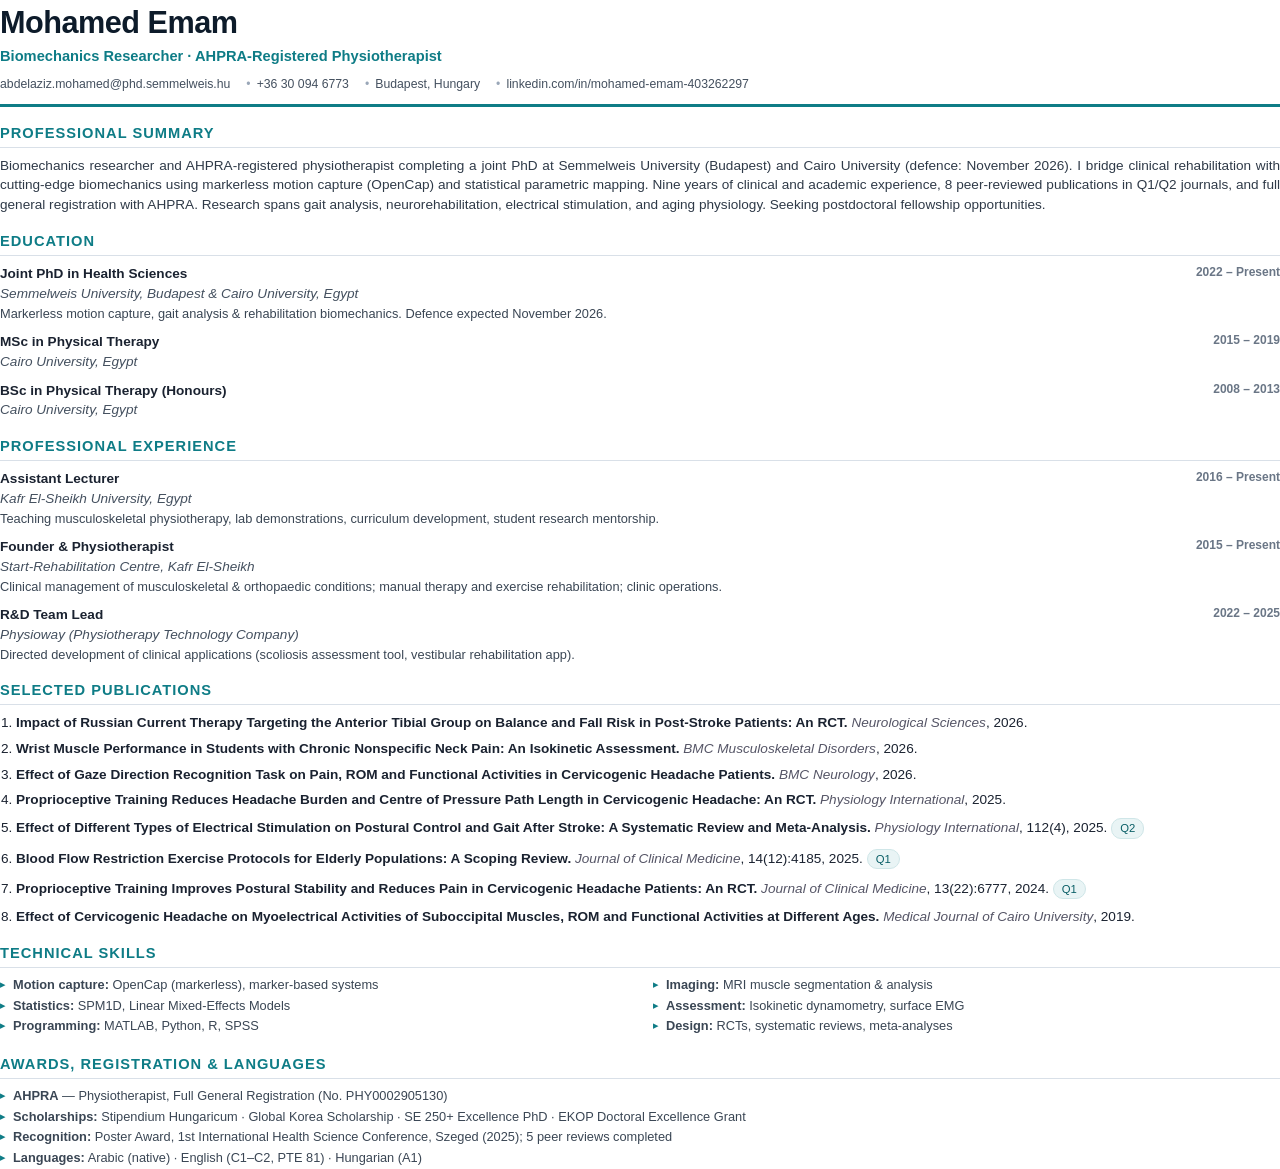
==== cv.html @ 117f13c2 "Add downloadable CV PDF, 6th gallery photo, refine seeking text" ====
<!DOCTYPE html>
<html lang="en">
<head>
<meta charset="UTF-8" />
<title>Mohamed Emam — Curriculum Vitae</title>
<style>
  @page { size: A4; margin: 14mm 15mm; }
  * { box-sizing: border-box; margin: 0; padding: 0; }
  body { font-family: 'Segoe UI', 'Helvetica Neue', Arial, sans-serif; color: #1a2230; font-size: 10.2pt; line-height: 1.45; }
  a { color: #0e7c86; text-decoration: none; }

  header { border-bottom: 3px solid #0e7c86; padding-bottom: 10px; margin-bottom: 14px; }
  .name { font-size: 23pt; font-weight: 800; letter-spacing: -.5px; color: #0d1b2a; }
  .role { font-size: 11pt; color: #0e7c86; font-weight: 600; margin-top: 2px; }
  .contact { margin-top: 8px; font-size: 9.2pt; color: #44505f; display: flex; flex-wrap: wrap; gap: 4px 16px; }
  .contact span::before { content: "•"; color: #9aa7b8; margin-right: 6px; }
  .contact span:first-child::before { content: ""; margin: 0; }

  h2 { font-size: 11pt; text-transform: uppercase; letter-spacing: 1px; color: #0e7c86;
       border-bottom: 1px solid #d9e0e8; padding-bottom: 3px; margin: 16px 0 8px; }
  .summary { color: #2f3a48; text-align: justify; }

  .item { margin-bottom: 9px; page-break-inside: avoid; }
  .item .top { display: flex; justify-content: space-between; gap: 12px; }
  .item .title { font-weight: 700; color: #1a2230; }
  .item .org { color: #44505f; font-style: italic; }
  .item .date { color: #6a7686; font-size: 9pt; white-space: nowrap; font-weight: 600; }
  .item .desc { color: #3a4654; font-size: 9.6pt; margin-top: 1px; }

  ol.pubs { margin: 0; padding-left: 16px; }
  ol.pubs li { margin-bottom: 6px; page-break-inside: avoid; }
  ol.pubs .t { font-weight: 600; }
  ol.pubs .v { color: #556; font-style: italic; }

  .two { display: grid; grid-template-columns: 1fr 1fr; gap: 4px 26px; }
  ul.tight { list-style: none; }
  ul.tight li { padding-left: 13px; position: relative; color: #3a4654; margin-bottom: 2px; font-size: 9.6pt; }
  ul.tight li::before { content: "▸"; position: absolute; left: 0; color: #0e7c86; font-size: 8pt; top: 1px; }
  .tag { display: inline-block; background: #e9f4f5; color: #095e66; border: 1px solid #cfe6e8;
         padding: 1px 8px; border-radius: 10px; font-size: 8.5pt; margin: 2px 3px 2px 0; }
</style>
</head>
<body>
  <header>
    <div class="name">Mohamed Emam</div>
    <div class="role">Biomechanics Researcher · AHPRA-Registered Physiotherapist</div>
    <div class="contact">
      <span>abdelaziz.mohamed@phd.semmelweis.hu</span>
      <span>+36 30 094 6773</span>
      <span>Budapest, Hungary</span>
      <span>linkedin.com/in/mohamed-emam-403262297</span>
    </div>
  </header>

  <h2>Professional Summary</h2>
  <p class="summary">
    Biomechanics researcher and AHPRA-registered physiotherapist completing a joint PhD at Semmelweis
    University (Budapest) and Cairo University (defence: November 2026). I bridge clinical rehabilitation
    with cutting-edge biomechanics using markerless motion capture (OpenCap) and statistical parametric
    mapping. Nine years of clinical and academic experience, 8 peer-reviewed publications in Q1/Q2 journals,
    and full general registration with AHPRA. Research spans gait analysis, neurorehabilitation, electrical
    stimulation, and aging physiology. Seeking postdoctoral fellowship opportunities.
  </p>

  <h2>Education</h2>
  <div class="item">
    <div class="top"><span class="title">Joint PhD in Health Sciences</span><span class="date">2022 – Present</span></div>
    <div class="org">Semmelweis University, Budapest &amp; Cairo University, Egypt</div>
    <div class="desc">Markerless motion capture, gait analysis &amp; rehabilitation biomechanics. Defence expected November 2026.</div>
  </div>
  <div class="item">
    <div class="top"><span class="title">MSc in Physical Therapy</span><span class="date">2015 – 2019</span></div>
    <div class="org">Cairo University, Egypt</div>
  </div>
  <div class="item">
    <div class="top"><span class="title">BSc in Physical Therapy (Honours)</span><span class="date">2008 – 2013</span></div>
    <div class="org">Cairo University, Egypt</div>
  </div>

  <h2>Professional Experience</h2>
  <div class="item">
    <div class="top"><span class="title">Assistant Lecturer</span><span class="date">2016 – Present</span></div>
    <div class="org">Kafr El-Sheikh University, Egypt</div>
    <div class="desc">Teaching musculoskeletal physiotherapy, lab demonstrations, curriculum development, student research mentorship.</div>
  </div>
  <div class="item">
    <div class="top"><span class="title">Founder &amp; Physiotherapist</span><span class="date">2015 – Present</span></div>
    <div class="org">Start-Rehabilitation Centre, Kafr El-Sheikh</div>
    <div class="desc">Clinical management of musculoskeletal &amp; orthopaedic conditions; manual therapy and exercise rehabilitation; clinic operations.</div>
  </div>
  <div class="item">
    <div class="top"><span class="title">R&amp;D Team Lead</span><span class="date">2022 – 2025</span></div>
    <div class="org">Physioway (Physiotherapy Technology Company)</div>
    <div class="desc">Directed development of clinical applications (scoliosis assessment tool, vestibular rehabilitation app).</div>
  </div>

  <h2>Selected Publications</h2>
  <ol class="pubs">
    <li><span class="t">Impact of Russian Current Therapy Targeting the Anterior Tibial Group on Balance and Fall Risk in Post-Stroke Patients: An RCT.</span> <span class="v">Neurological Sciences</span>, 2026.</li>
    <li><span class="t">Wrist Muscle Performance in Students with Chronic Nonspecific Neck Pain: An Isokinetic Assessment.</span> <span class="v">BMC Musculoskeletal Disorders</span>, 2026.</li>
    <li><span class="t">Effect of Gaze Direction Recognition Task on Pain, ROM and Functional Activities in Cervicogenic Headache Patients.</span> <span class="v">BMC Neurology</span>, 2026.</li>
    <li><span class="t">Proprioceptive Training Reduces Headache Burden and Centre of Pressure Path Length in Cervicogenic Headache: An RCT.</span> <span class="v">Physiology International</span>, 2025.</li>
    <li><span class="t">Effect of Different Types of Electrical Stimulation on Postural Control and Gait After Stroke: A Systematic Review and Meta-Analysis.</span> <span class="v">Physiology International</span>, 112(4), 2025. <span class="tag">Q2</span></li>
    <li><span class="t">Blood Flow Restriction Exercise Protocols for Elderly Populations: A Scoping Review.</span> <span class="v">Journal of Clinical Medicine</span>, 14(12):4185, 2025. <span class="tag">Q1</span></li>
    <li><span class="t">Proprioceptive Training Improves Postural Stability and Reduces Pain in Cervicogenic Headache Patients: An RCT.</span> <span class="v">Journal of Clinical Medicine</span>, 13(22):6777, 2024. <span class="tag">Q1</span></li>
    <li><span class="t">Effect of Cervicogenic Headache on Myoelectrical Activities of Suboccipital Muscles, ROM and Functional Activities at Different Ages.</span> <span class="v">Medical Journal of Cairo University</span>, 2019.</li>
  </ol>

  <h2>Technical Skills</h2>
  <div class="two">
    <ul class="tight">
      <li><b>Motion capture:</b> OpenCap (markerless), marker-based systems</li>
      <li><b>Statistics:</b> SPM1D, Linear Mixed-Effects Models</li>
      <li><b>Programming:</b> MATLAB, Python, R, SPSS</li>
    </ul>
    <ul class="tight">
      <li><b>Imaging:</b> MRI muscle segmentation &amp; analysis</li>
      <li><b>Assessment:</b> Isokinetic dynamometry, surface EMG</li>
      <li><b>Design:</b> RCTs, systematic reviews, meta-analyses</li>
    </ul>
  </div>

  <h2>Awards, Registration &amp; Languages</h2>
  <ul class="tight">
    <li><b>AHPRA</b> — Physiotherapist, Full General Registration (No. PHY0002905130)</li>
    <li><b>Scholarships:</b> Stipendium Hungaricum · Global Korea Scholarship · SE 250+ Excellence PhD · EKOP Doctoral Excellence Grant</li>
    <li><b>Recognition:</b> Poster Award, 1st International Health Science Conference, Szeged (2025); 5 peer reviews completed</li>
    <li><b>Languages:</b> Arabic (native) · English (C1–C2, PTE 81) · Hungarian (A1)</li>
  </ul>
</body>
</html>
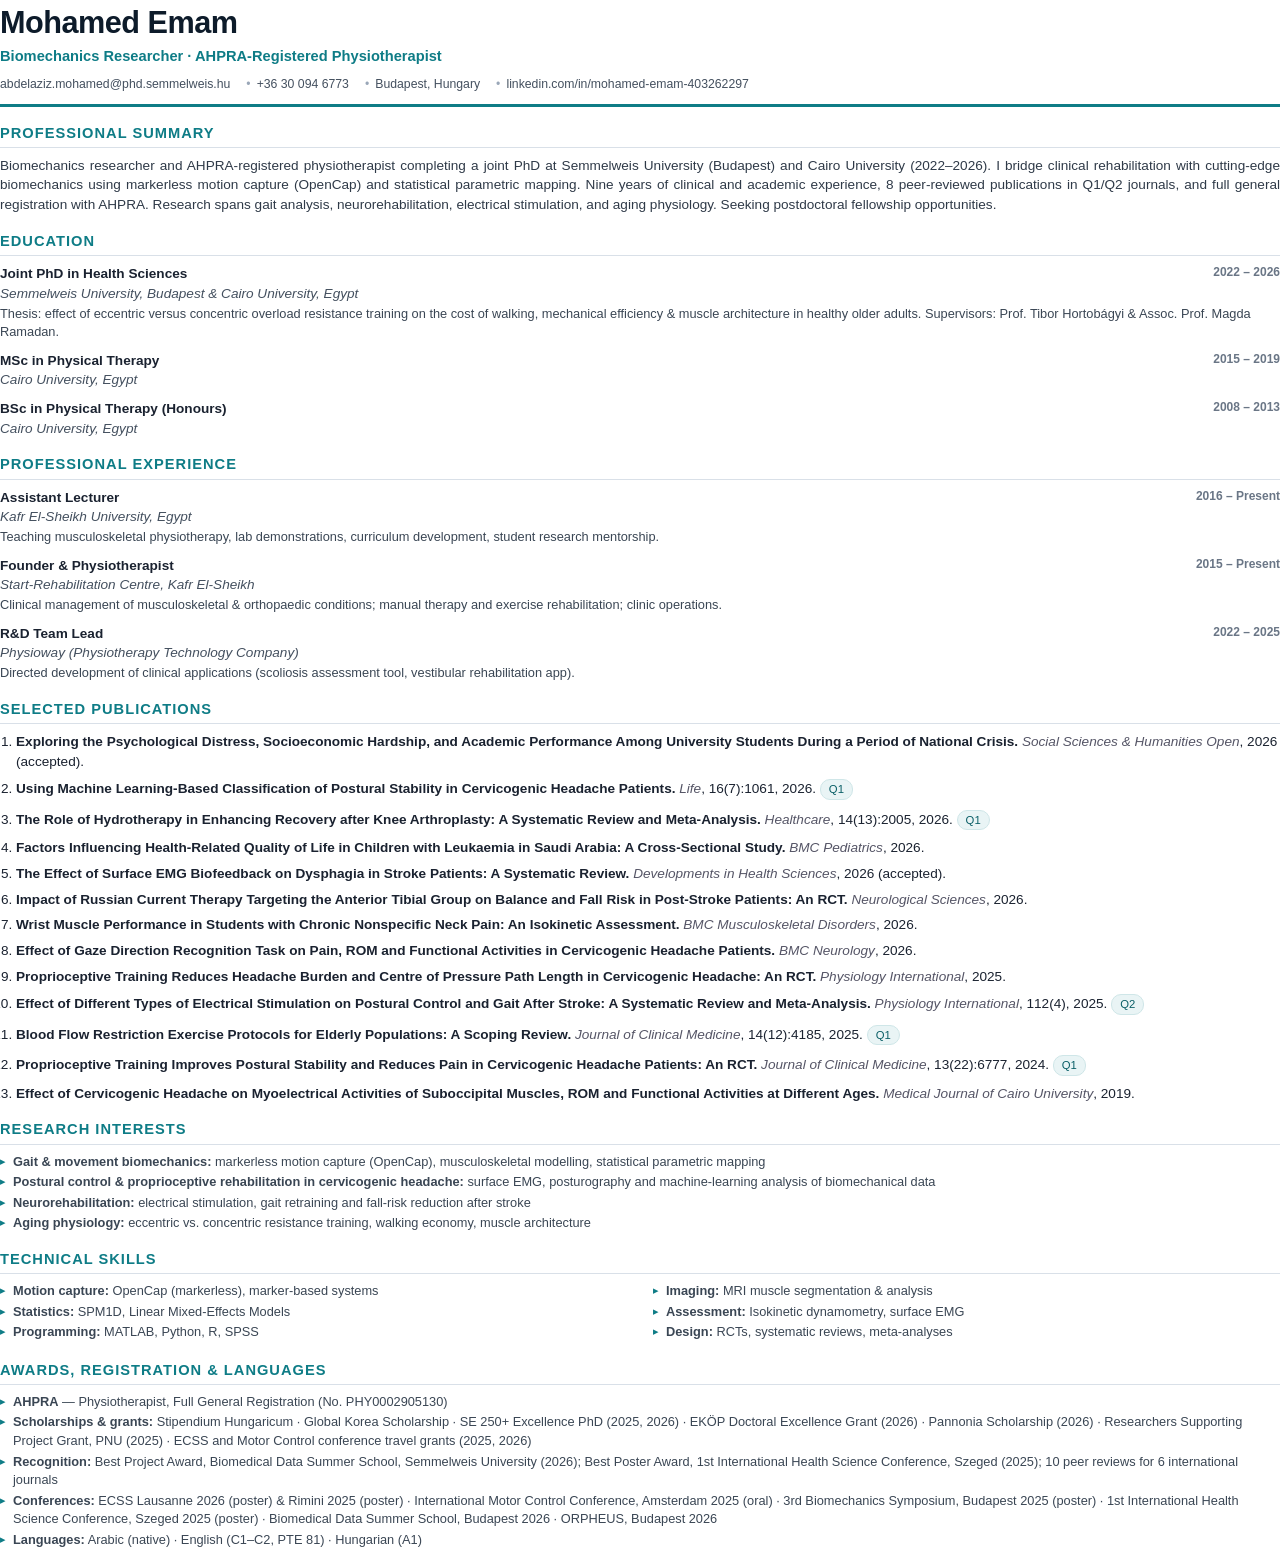
==== commit afc3053c: "Update PhD details, publications, awards and CV - PhD now shown as 2022-2026; defence-date statement" ====
--- a/cv.html
+++ b/cv.html
@@ -55,7 +55,7 @@
   <h2>Professional Summary</h2>
   <p class="summary">
     Biomechanics researcher and AHPRA-registered physiotherapist completing a joint PhD at Semmelweis
-    University (Budapest) and Cairo University (defence: November 2026). I bridge clinical rehabilitation
+    University (Budapest) and Cairo University (2022–2026). I bridge clinical rehabilitation
     with cutting-edge biomechanics using markerless motion capture (OpenCap) and statistical parametric
     mapping. Nine years of clinical and academic experience, 8 peer-reviewed publications in Q1/Q2 journals,
     and full general registration with AHPRA. Research spans gait analysis, neurorehabilitation, electrical
@@ -64,9 +64,9 @@
 
   <h2>Education</h2>
   <div class="item">
-    <div class="top"><span class="title">Joint PhD in Health Sciences</span><span class="date">2022 – Present</span></div>
+    <div class="top"><span class="title">Joint PhD in Health Sciences</span><span class="date">2022 – 2026</span></div>
     <div class="org">Semmelweis University, Budapest &amp; Cairo University, Egypt</div>
-    <div class="desc">Markerless motion capture, gait analysis &amp; rehabilitation biomechanics. Defence expected November 2026.</div>
+    <div class="desc">Thesis: effect of eccentric versus concentric overload resistance training on the cost of walking, mechanical efficiency &amp; muscle architecture in healthy older adults. Supervisors: Prof. Tibor Hortobágyi &amp; Assoc. Prof. Magda Ramadan.</div>
   </div>
   <div class="item">
     <div class="top"><span class="title">MSc in Physical Therapy</span><span class="date">2015 – 2019</span></div>
@@ -96,6 +96,11 @@
 
   <h2>Selected Publications</h2>
   <ol class="pubs">
+    <li><span class="t">Exploring the Psychological Distress, Socioeconomic Hardship, and Academic Performance Among University Students During a Period of National Crisis.</span> <span class="v">Social Sciences &amp; Humanities Open</span>, 2026 (accepted).</li>
+    <li><span class="t">Using Machine Learning-Based Classification of Postural Stability in Cervicogenic Headache Patients.</span> <span class="v">Life</span>, 16(7):1061, 2026. <span class="tag">Q1</span></li>
+    <li><span class="t">The Role of Hydrotherapy in Enhancing Recovery after Knee Arthroplasty: A Systematic Review and Meta-Analysis.</span> <span class="v">Healthcare</span>, 14(13):2005, 2026. <span class="tag">Q1</span></li>
+    <li><span class="t">Factors Influencing Health-Related Quality of Life in Children with Leukaemia in Saudi Arabia: A Cross-Sectional Study.</span> <span class="v">BMC Pediatrics</span>, 2026.</li>
+    <li><span class="t">The Effect of Surface EMG Biofeedback on Dysphagia in Stroke Patients: A Systematic Review.</span> <span class="v">Developments in Health Sciences</span>, 2026 (accepted).</li>
     <li><span class="t">Impact of Russian Current Therapy Targeting the Anterior Tibial Group on Balance and Fall Risk in Post-Stroke Patients: An RCT.</span> <span class="v">Neurological Sciences</span>, 2026.</li>
     <li><span class="t">Wrist Muscle Performance in Students with Chronic Nonspecific Neck Pain: An Isokinetic Assessment.</span> <span class="v">BMC Musculoskeletal Disorders</span>, 2026.</li>
     <li><span class="t">Effect of Gaze Direction Recognition Task on Pain, ROM and Functional Activities in Cervicogenic Headache Patients.</span> <span class="v">BMC Neurology</span>, 2026.</li>
@@ -105,6 +110,14 @@
     <li><span class="t">Proprioceptive Training Improves Postural Stability and Reduces Pain in Cervicogenic Headache Patients: An RCT.</span> <span class="v">Journal of Clinical Medicine</span>, 13(22):6777, 2024. <span class="tag">Q1</span></li>
     <li><span class="t">Effect of Cervicogenic Headache on Myoelectrical Activities of Suboccipital Muscles, ROM and Functional Activities at Different Ages.</span> <span class="v">Medical Journal of Cairo University</span>, 2019.</li>
   </ol>
+
+  <h2>Research Interests</h2>
+  <ul class="tight">
+    <li><b>Gait &amp; movement biomechanics:</b> markerless motion capture (OpenCap), musculoskeletal modelling, statistical parametric mapping</li>
+    <li><b>Postural control &amp; proprioceptive rehabilitation in cervicogenic headache:</b> surface EMG, posturography and machine-learning analysis of biomechanical data</li>
+    <li><b>Neurorehabilitation:</b> electrical stimulation, gait retraining and fall-risk reduction after stroke</li>
+    <li><b>Aging physiology:</b> eccentric vs. concentric resistance training, walking economy, muscle architecture</li>
+  </ul>
 
   <h2>Technical Skills</h2>
   <div class="two">
@@ -123,8 +136,9 @@
   <h2>Awards, Registration &amp; Languages</h2>
   <ul class="tight">
     <li><b>AHPRA</b> — Physiotherapist, Full General Registration (No. PHY0002905130)</li>
-    <li><b>Scholarships:</b> Stipendium Hungaricum · Global Korea Scholarship · SE 250+ Excellence PhD · EKOP Doctoral Excellence Grant</li>
-    <li><b>Recognition:</b> Poster Award, 1st International Health Science Conference, Szeged (2025); 5 peer reviews completed</li>
+    <li><b>Scholarships &amp; grants:</b> Stipendium Hungaricum · Global Korea Scholarship · SE 250+ Excellence PhD (2025, 2026) · EKÖP Doctoral Excellence Grant (2026) · Pannonia Scholarship (2026) · Researchers Supporting Project Grant, PNU (2025) · ECSS and Motor Control conference travel grants (2025, 2026)</li>
+    <li><b>Recognition:</b> Best Project Award, Biomedical Data Summer School, Semmelweis University (2026); Best Poster Award, 1st International Health Science Conference, Szeged (2025); 10 peer reviews for 6 international journals</li>
+    <li><b>Conferences:</b> ECSS Lausanne 2026 (poster) &amp; Rimini 2025 (poster) · International Motor Control Conference, Amsterdam 2025 (oral) · 3rd Biomechanics Symposium, Budapest 2025 (poster) · 1st International Health Science Conference, Szeged 2025 (poster) · Biomedical Data Summer School, Budapest 2026 · ORPHEUS, Budapest 2026</li>
     <li><b>Languages:</b> Arabic (native) · English (C1–C2, PTE 81) · Hungarian (A1)</li>
   </ul>
 </body>
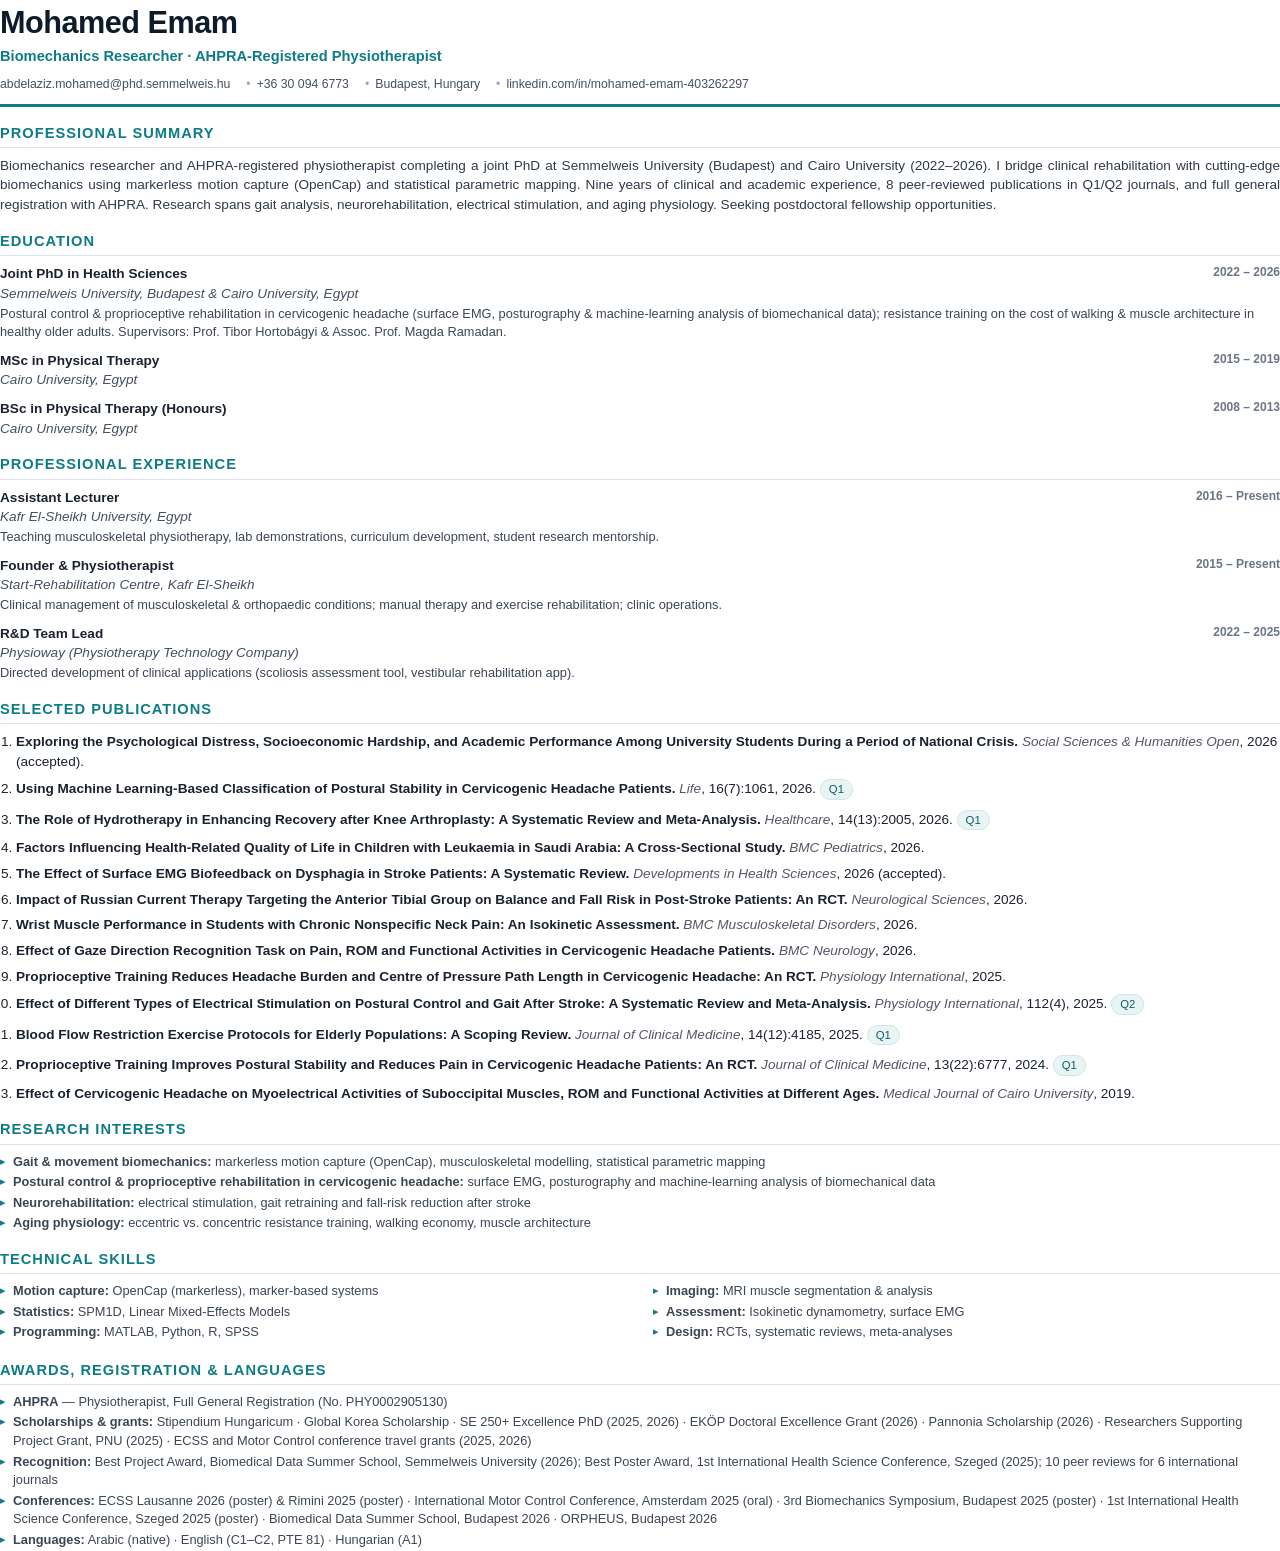
==== commit 8b2cfed3: "PhD entry: combine cervicogenic headache and older-adult training topics" ====
--- a/cv.html
+++ b/cv.html
@@ -66,7 +66,7 @@
   <div class="item">
     <div class="top"><span class="title">Joint PhD in Health Sciences</span><span class="date">2022 – 2026</span></div>
     <div class="org">Semmelweis University, Budapest &amp; Cairo University, Egypt</div>
-    <div class="desc">Thesis: effect of eccentric versus concentric overload resistance training on the cost of walking, mechanical efficiency &amp; muscle architecture in healthy older adults. Supervisors: Prof. Tibor Hortobágyi &amp; Assoc. Prof. Magda Ramadan.</div>
+    <div class="desc">Postural control &amp; proprioceptive rehabilitation in cervicogenic headache (surface EMG, posturography &amp; machine-learning analysis of biomechanical data); resistance training on the cost of walking &amp; muscle architecture in healthy older adults. Supervisors: Prof. Tibor Hortobágyi &amp; Assoc. Prof. Magda Ramadan.</div>
   </div>
   <div class="item">
     <div class="top"><span class="title">MSc in Physical Therapy</span><span class="date">2015 – 2019</span></div>
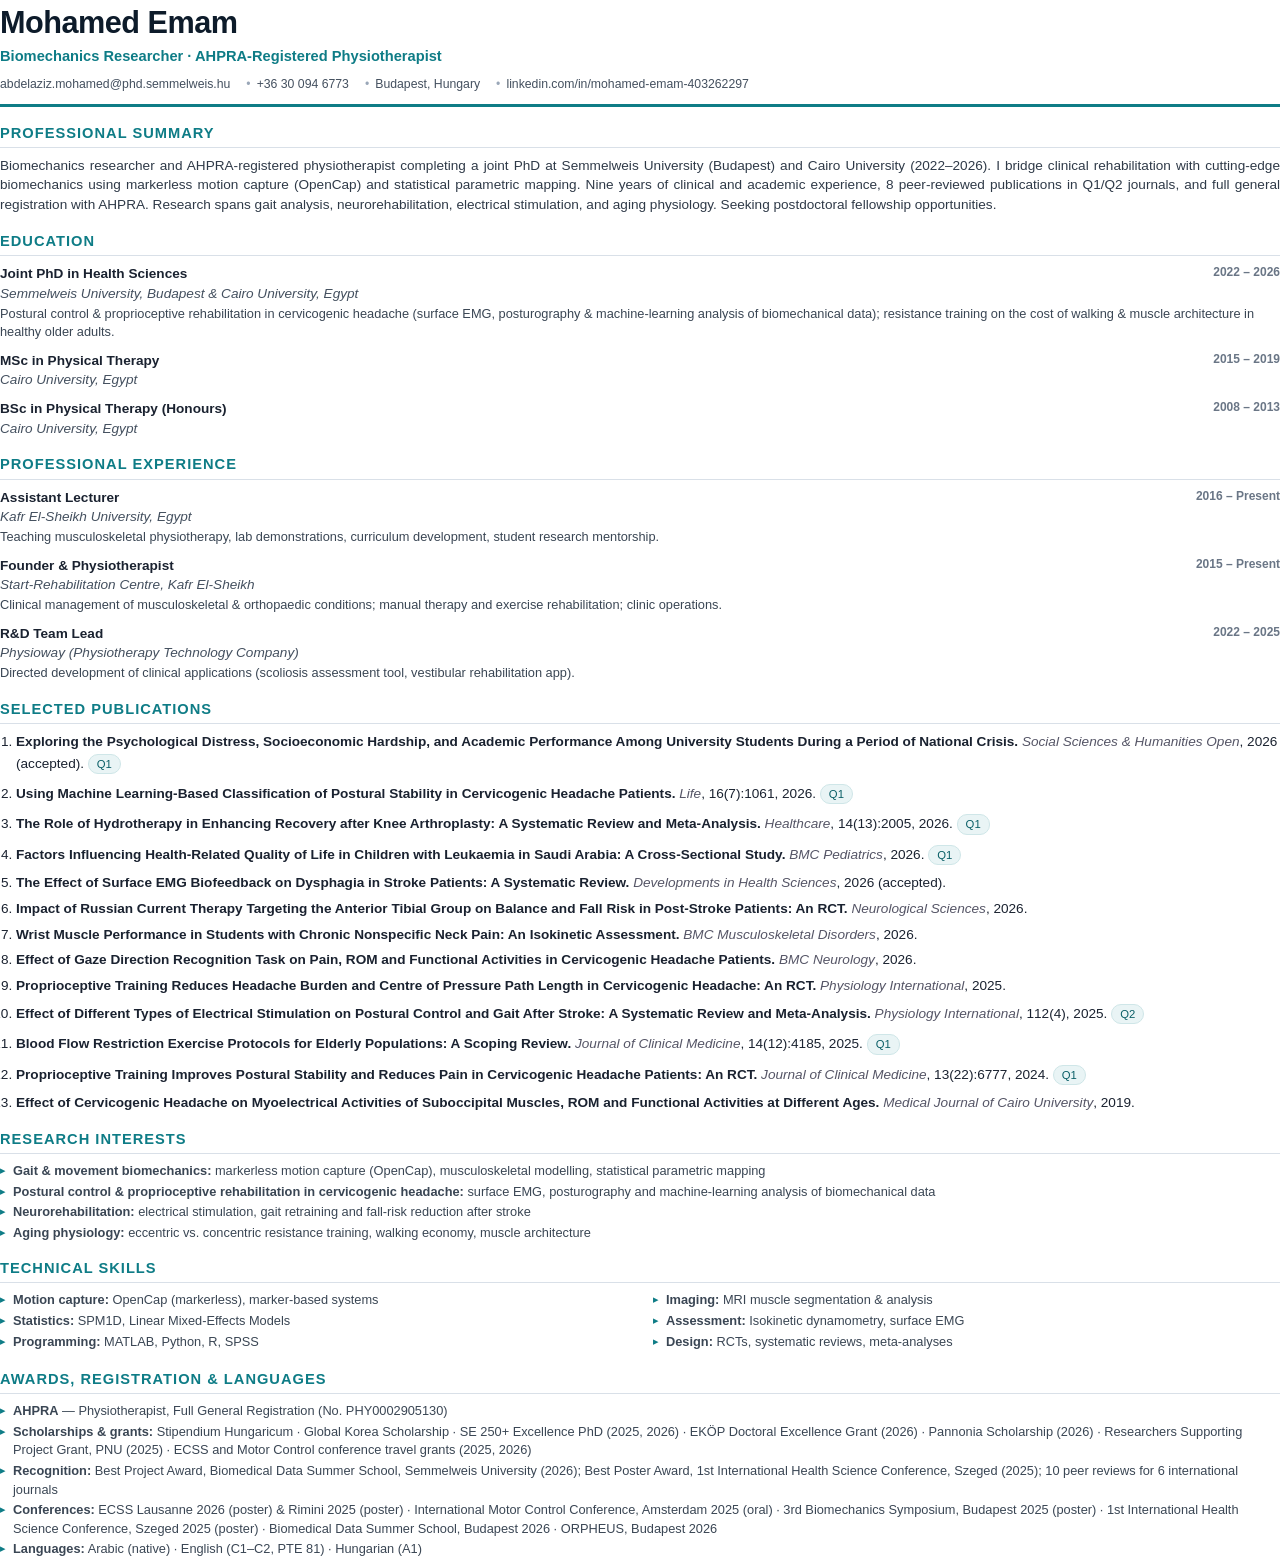
==== commit 9bfabd24: "Remove supervisor names; mark SSHO and BMC Pediatrics as Q1" ====
--- a/cv.html
+++ b/cv.html
@@ -66,7 +66,7 @@
   <div class="item">
     <div class="top"><span class="title">Joint PhD in Health Sciences</span><span class="date">2022 – 2026</span></div>
     <div class="org">Semmelweis University, Budapest &amp; Cairo University, Egypt</div>
-    <div class="desc">Postural control &amp; proprioceptive rehabilitation in cervicogenic headache (surface EMG, posturography &amp; machine-learning analysis of biomechanical data); resistance training on the cost of walking &amp; muscle architecture in healthy older adults. Supervisors: Prof. Tibor Hortobágyi &amp; Assoc. Prof. Magda Ramadan.</div>
+    <div class="desc">Postural control &amp; proprioceptive rehabilitation in cervicogenic headache (surface EMG, posturography &amp; machine-learning analysis of biomechanical data); resistance training on the cost of walking &amp; muscle architecture in healthy older adults.</div>
   </div>
   <div class="item">
     <div class="top"><span class="title">MSc in Physical Therapy</span><span class="date">2015 – 2019</span></div>
@@ -96,10 +96,10 @@
 
   <h2>Selected Publications</h2>
   <ol class="pubs">
-    <li><span class="t">Exploring the Psychological Distress, Socioeconomic Hardship, and Academic Performance Among University Students During a Period of National Crisis.</span> <span class="v">Social Sciences &amp; Humanities Open</span>, 2026 (accepted).</li>
+    <li><span class="t">Exploring the Psychological Distress, Socioeconomic Hardship, and Academic Performance Among University Students During a Period of National Crisis.</span> <span class="v">Social Sciences &amp; Humanities Open</span>, 2026 (accepted). <span class="tag">Q1</span></li>
     <li><span class="t">Using Machine Learning-Based Classification of Postural Stability in Cervicogenic Headache Patients.</span> <span class="v">Life</span>, 16(7):1061, 2026. <span class="tag">Q1</span></li>
     <li><span class="t">The Role of Hydrotherapy in Enhancing Recovery after Knee Arthroplasty: A Systematic Review and Meta-Analysis.</span> <span class="v">Healthcare</span>, 14(13):2005, 2026. <span class="tag">Q1</span></li>
-    <li><span class="t">Factors Influencing Health-Related Quality of Life in Children with Leukaemia in Saudi Arabia: A Cross-Sectional Study.</span> <span class="v">BMC Pediatrics</span>, 2026.</li>
+    <li><span class="t">Factors Influencing Health-Related Quality of Life in Children with Leukaemia in Saudi Arabia: A Cross-Sectional Study.</span> <span class="v">BMC Pediatrics</span>, 2026. <span class="tag">Q1</span></li>
     <li><span class="t">The Effect of Surface EMG Biofeedback on Dysphagia in Stroke Patients: A Systematic Review.</span> <span class="v">Developments in Health Sciences</span>, 2026 (accepted).</li>
     <li><span class="t">Impact of Russian Current Therapy Targeting the Anterior Tibial Group on Balance and Fall Risk in Post-Stroke Patients: An RCT.</span> <span class="v">Neurological Sciences</span>, 2026.</li>
     <li><span class="t">Wrist Muscle Performance in Students with Chronic Nonspecific Neck Pain: An Isokinetic Assessment.</span> <span class="v">BMC Musculoskeletal Disorders</span>, 2026.</li>
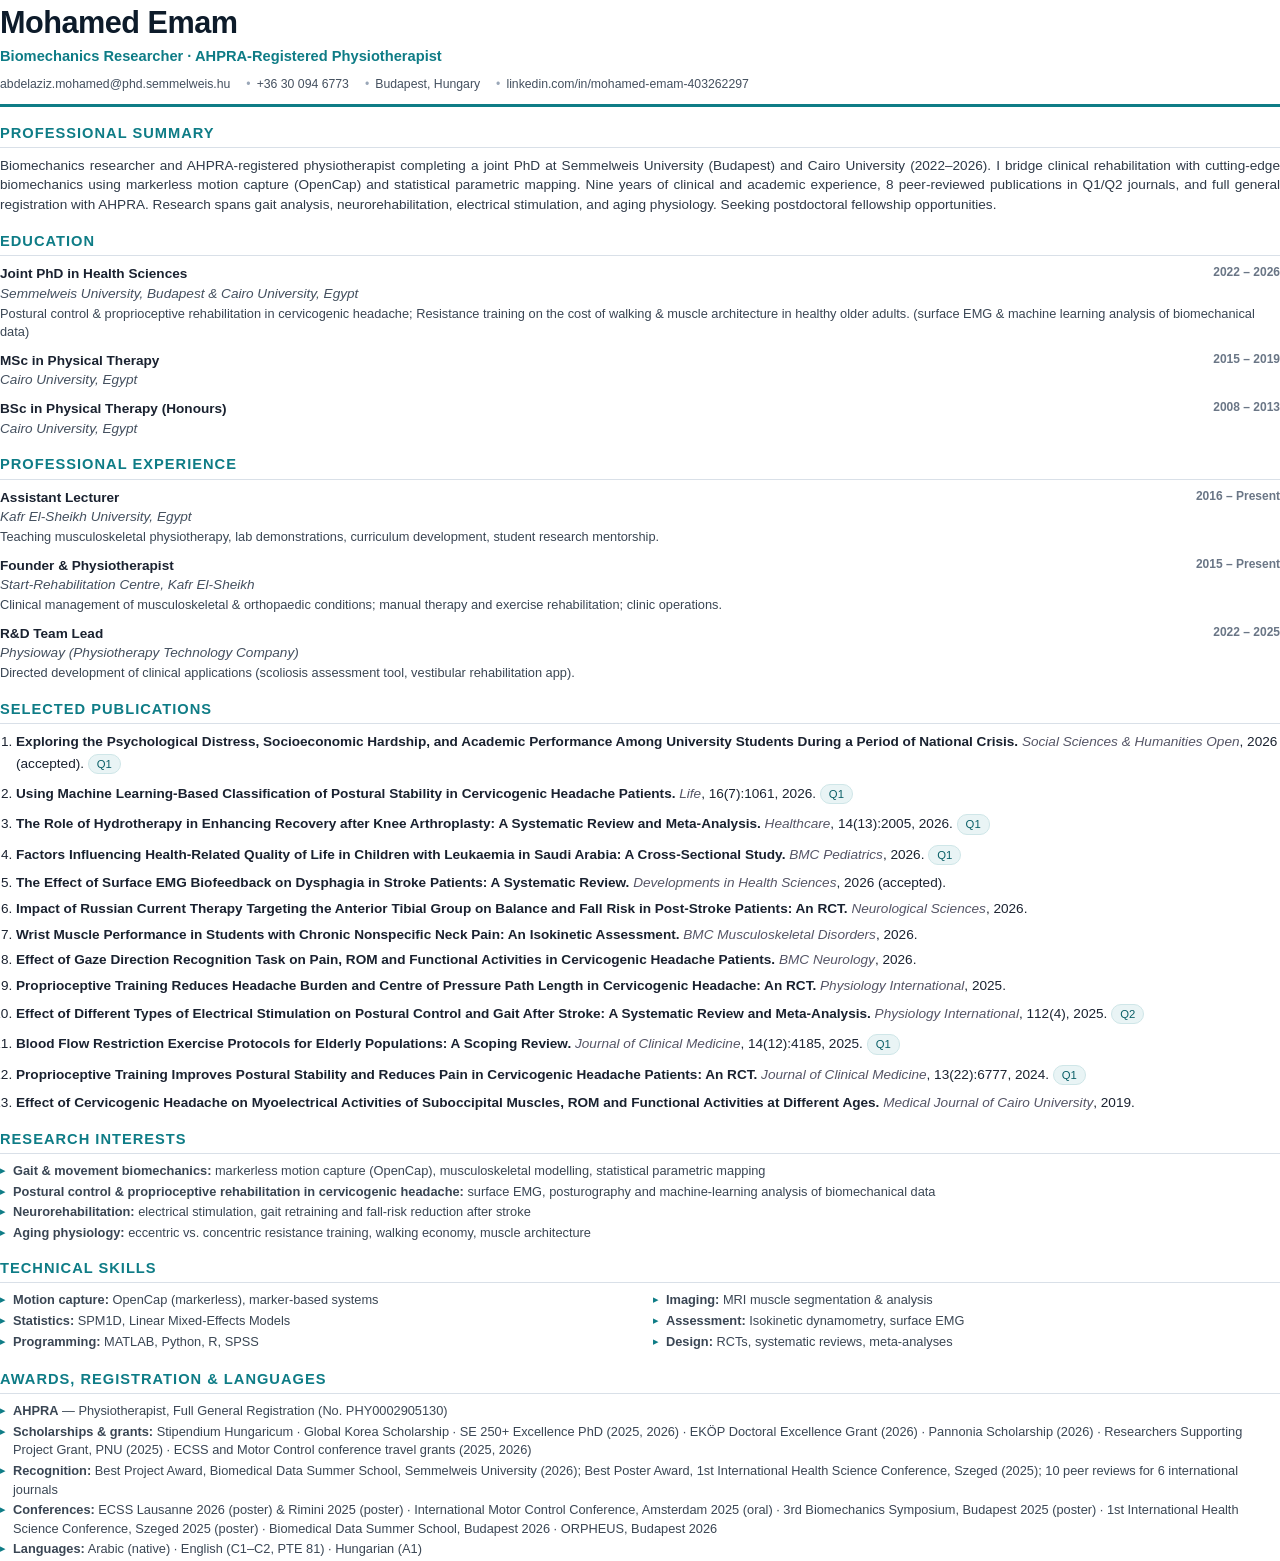
==== commit 3281ee1e: "Reword PhD entry" ====
--- a/cv.html
+++ b/cv.html
@@ -66,7 +66,7 @@
   <div class="item">
     <div class="top"><span class="title">Joint PhD in Health Sciences</span><span class="date">2022 – 2026</span></div>
     <div class="org">Semmelweis University, Budapest &amp; Cairo University, Egypt</div>
-    <div class="desc">Postural control &amp; proprioceptive rehabilitation in cervicogenic headache (surface EMG, posturography &amp; machine-learning analysis of biomechanical data); resistance training on the cost of walking &amp; muscle architecture in healthy older adults.</div>
+    <div class="desc">Postural control &amp; proprioceptive rehabilitation in cervicogenic headache; Resistance training on the cost of walking &amp; muscle architecture in healthy older adults. (surface EMG &amp; machine learning analysis of biomechanical data)</div>
   </div>
   <div class="item">
     <div class="top"><span class="title">MSc in Physical Therapy</span><span class="date">2015 – 2019</span></div>
